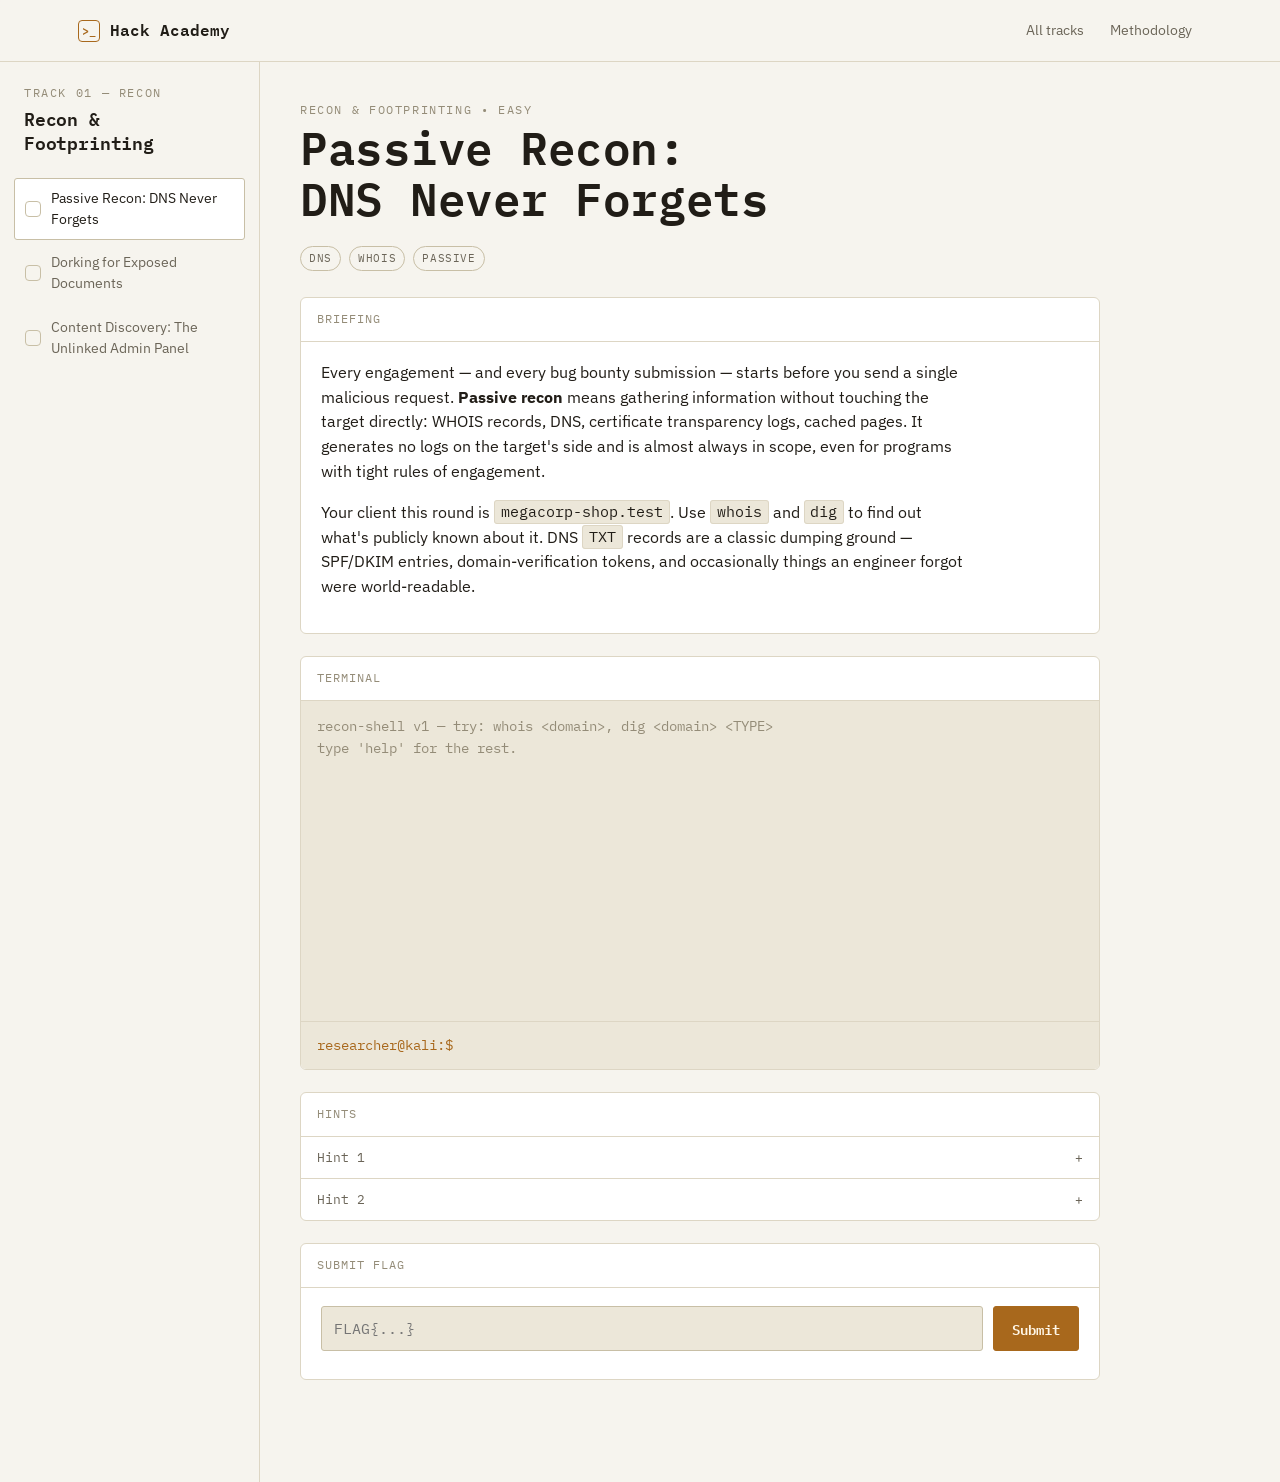
==== track.html @ f3284e36 "Add Hack Academy: 7-track, 22-level interactive security training site Sandboxed terminal/iframe cha" ====
<!doctype html>
<html lang="en">
<head>
<meta charset="utf-8" />
<meta name="viewport" content="width=device-width, initial-scale=1" />
<title>Hack Academy</title>
<link rel="icon" href="data:image/svg+xml,<svg xmlns=%22http://www.w3.org/2000/svg%22 viewBox=%220 0 32 32%22><rect width=%2232%22 height=%2232%22 rx=%226%22 fill=%22%230b0e14%22/><text x=%2216%22 y=%2222%22 font-family=%22monospace%22 font-size=%2216%22 fill=%22%23e8a33d%22 text-anchor=%22middle%22>&gt;_</text></svg>" />
<link rel="preconnect" href="https://fonts.googleapis.com" />
<link rel="preconnect" href="https://fonts.gstatic.com" crossorigin />
<link href="https://fonts.googleapis.com/css2?family=IBM+Plex+Mono:wght@400;500;600;700&family=IBM+Plex+Sans:wght@400;500;600&display=swap" rel="stylesheet" />
<link rel="stylesheet" href="styles/main.css" />
</head>
<body>
<nav class="topnav">
  <div class="topnav-inner">
    <a href="index.html" class="brand"><span class="brand-mark">&gt;_</span> Hack Academy</a>
    <div class="nav-links">
      <a href="index.html#tracks">All tracks</a>
      <a href="track.html?t=methodology">Methodology</a>
    </div>
  </div>
</nav>

<div class="workspace">
  <aside class="level-rail">
    <div class="level-rail-head">
      <span class="eyebrow" id="track-eyebrow">Track</span>
      <h3 id="track-title">&nbsp;</h3>
    </div>
    <ul class="level-list" id="level-list"></ul>
  </aside>
  <main class="workspace-main" id="workspace-main"></main>
</div>

<script src="js/engine.js"></script>
<script src="js/data/recon.js"></script>
<script src="js/data/injection.js"></script>
<script src="js/data/xss.js"></script>
<script src="js/data/auth.js"></script>
<script src="js/data/csrf-ssrf.js"></script>
<script src="js/data/crypto-client.js"></script>
<script src="js/data/methodology.js"></script>
<script src="js/track-app.js"></script>
</body>
</html>
---- styles/main.css ----
/* ============================================================
   Hack Academy — design tokens
   Amber phosphor-terminal identity. IBM Plex Mono (display/code)
   + IBM Plex Sans (prose). Dark is native; light is a warm "case
   file" paper, not an inverted dark theme.
   ============================================================ */

:root {
  --bg: #0b0e14;
  --bg-raised: #121722;
  --bg-inset: #05070b;
  --border: #232a38;
  --border-strong: #323b4d;
  --text: #dfe4ee;
  --text-dim: #8891a3;
  --text-faint: #57607a;

  --accent: #e8a33d;
  --accent-strong: #ffbf5c;
  --accent-ink: #1a1204;

  --success: #3ddc97;
  --success-ink: #04140e;
  --danger: #ef5350;
  --danger-ink: #1a0605;
  --info: #6d8dfc;

  --font-display: "IBM Plex Mono", "SFMono-Regular", Menlo, monospace;
  --font-body: "IBM Plex Sans", -apple-system, "Segoe UI", sans-serif;
  --font-mono: "IBM Plex Mono", "SFMono-Regular", Menlo, monospace;

  --shadow-raised: 0 1px 0 rgba(0, 0, 0, 0.4), 0 8px 24px -12px rgba(0, 0, 0, 0.6);
  --radius: 3px;
  color-scheme: dark;
}

@media (prefers-color-scheme: light) {
  :root {
    --bg: #f6f4ee;
    --bg-raised: #ffffff;
    --bg-inset: #ece7d9;
    --border: #ddd6c4;
    --border-strong: #c8bfa6;
    --text: #211d17;
    --text-dim: #6b6558;
    --text-faint: #948c78;

    --accent: #a8681c;
    --accent-strong: #7d4c10;
    --accent-ink: #fff6e6;

    --success: #187a54;
    --success-ink: #eafff5;
    --danger: #b3261e;
    --danger-ink: #fff0ef;
    --info: #3955c9;

    --shadow-raised: 0 1px 0 rgba(0, 0, 0, 0.03), 0 8px 24px -14px rgba(80, 60, 20, 0.35);
    color-scheme: light;
  }
}

:root[data-theme="dark"] {
  --bg: #0b0e14;
  --bg-raised: #121722;
  --bg-inset: #05070b;
  --border: #232a38;
  --border-strong: #323b4d;
  --text: #dfe4ee;
  --text-dim: #8891a3;
  --text-faint: #57607a;
  --accent: #e8a33d;
  --accent-strong: #ffbf5c;
  --accent-ink: #1a1204;
  --success: #3ddc97;
  --success-ink: #04140e;
  --danger: #ef5350;
  --danger-ink: #1a0605;
  --info: #6d8dfc;
  --shadow-raised: 0 1px 0 rgba(0, 0, 0, 0.4), 0 8px 24px -12px rgba(0, 0, 0, 0.6);
  color-scheme: dark;
}

:root[data-theme="light"] {
  --bg: #f6f4ee;
  --bg-raised: #ffffff;
  --bg-inset: #ece7d9;
  --border: #ddd6c4;
  --border-strong: #c8bfa6;
  --text: #211d17;
  --text-dim: #6b6558;
  --text-faint: #948c78;
  --accent: #a8681c;
  --accent-strong: #7d4c10;
  --accent-ink: #fff6e6;
  --success: #187a54;
  --success-ink: #eafff5;
  --danger: #b3261e;
  --danger-ink: #fff0ef;
  --info: #3955c9;
  --shadow-raised: 0 1px 0 rgba(0, 0, 0, 0.03), 0 8px 24px -14px rgba(80, 60, 20, 0.35);
  color-scheme: light;
}

* { box-sizing: border-box; }
html { text-size-adjust: 100%; }

body {
  margin: 0;
  background: var(--bg);
  color: var(--text);
  font-family: var(--font-body);
  font-size: 16px;
  line-height: 1.55;
  -webkit-font-smoothing: antialiased;
}

h1, h2, h3, h4 {
  font-family: var(--font-display);
  font-weight: 600;
  letter-spacing: -0.01em;
  text-wrap: balance;
  margin: 0 0 0.5em;
  color: var(--text);
}

h1 { font-size: clamp(1.9rem, 1.4rem + 2vw, 2.9rem); line-height: 1.1; }
h2 { font-size: 1.5rem; line-height: 1.25; }
h3 { font-size: 1.125rem; line-height: 1.35; }

p { margin: 0 0 1em; max-width: 65ch; }
p.wide { max-width: none; }

a { color: var(--accent-strong); text-decoration-thickness: 1px; text-underline-offset: 2px; }
a:hover { color: var(--accent); }

code, pre, kbd {
  font-family: var(--font-mono);
  font-size: 0.92em;
}

pre {
  background: var(--bg-inset);
  border: 1px solid var(--border);
  border-radius: var(--radius);
  padding: 14px 16px;
  overflow-x: auto;
  line-height: 1.5;
}

code:not(pre code) {
  background: var(--bg-inset);
  border: 1px solid var(--border);
  padding: 0.1em 0.4em;
  border-radius: 3px;
}

.eyebrow {
  font-family: var(--font-mono);
  font-size: 0.72rem;
  letter-spacing: 0.14em;
  text-transform: uppercase;
  color: var(--text-faint);
}

.container {
  max-width: 1180px;
  margin: 0 auto;
  padding: 0 28px;
}

:focus-visible {
  outline: 2px solid var(--accent);
  outline-offset: 2px;
}

button, .btn {
  font-family: var(--font-mono);
  font-size: 0.9rem;
  cursor: pointer;
}

.btn {
  display: inline-flex;
  align-items: center;
  gap: 8px;
  padding: 10px 18px;
  border-radius: var(--radius);
  border: 1px solid var(--border-strong);
  background: var(--bg-raised);
  color: var(--text);
  text-decoration: none;
  transition: border-color 120ms ease, transform 80ms ease, background 120ms ease;
}
.btn:hover { border-color: var(--accent); color: var(--text); }
.btn:active { transform: translateY(1px); }

.btn-primary {
  background: var(--accent);
  border-color: var(--accent);
  color: var(--accent-ink);
  font-weight: 600;
}
.btn-primary:hover { background: var(--accent-strong); border-color: var(--accent-strong); }

.btn-ghost {
  background: transparent;
  border-color: transparent;
  color: var(--text-dim);
}
.btn-ghost:hover { color: var(--accent-strong); border-color: transparent; background: var(--bg-raised); }

input[type="text"], input[type="password"], textarea {
  font-family: var(--font-mono);
  background: var(--bg-inset);
  border: 1px solid var(--border-strong);
  color: var(--text);
  border-radius: var(--radius);
  padding: 10px 12px;
  font-size: 0.92rem;
  width: 100%;
}
input:focus, textarea:focus { border-color: var(--accent); }

/* ---------- top nav ---------- */
.topnav {
  border-bottom: 1px solid var(--border);
  background: color-mix(in srgb, var(--bg) 92%, transparent);
  backdrop-filter: blur(6px);
  position: sticky;
  top: 0;
  z-index: 40;
}
.topnav-inner {
  display: flex;
  align-items: center;
  justify-content: space-between;
  padding: 14px 28px;
  max-width: 1180px;
  margin: 0 auto;
}
.brand {
  display: flex;
  align-items: center;
  gap: 10px;
  font-family: var(--font-display);
  font-weight: 600;
  color: var(--text);
  text-decoration: none;
  font-size: 1rem;
}
.brand-mark {
  width: 22px; height: 22px;
  border: 1px solid var(--accent);
  border-radius: 4px;
  display: grid;
  place-items: center;
  color: var(--accent);
  font-size: 12px;
}
.nav-links { display: flex; align-items: center; gap: 6px; font-size: 0.85rem; }
.nav-links a { color: var(--text-dim); text-decoration: none; padding: 6px 10px; border-radius: var(--radius); }
.nav-links a:hover { color: var(--text); background: var(--bg-raised); }

/* ---------- hero / terminal boot ---------- */
.hero {
  padding: 72px 0 56px;
  display: grid;
  grid-template-columns: 1.1fr 0.9fr;
  gap: 48px;
  align-items: center;
}
@media (max-width: 900px) { .hero { grid-template-columns: 1fr; padding: 44px 0 32px; } }

.hero h1 { margin-bottom: 0.4em; }
.hero .lede { color: var(--text-dim); font-size: 1.08rem; }
.hero-ctas { display: flex; gap: 12px; margin-top: 26px; flex-wrap: wrap; }

.boot-screen {
  background: var(--bg-inset);
  border: 1px solid var(--border);
  border-radius: 6px;
  box-shadow: var(--shadow-raised);
  overflow: hidden;
}
.boot-titlebar {
  display: flex;
  gap: 6px;
  padding: 10px 12px;
  border-bottom: 1px solid var(--border);
  background: var(--bg-raised);
}
.boot-dot { width: 9px; height: 9px; border-radius: 50%; background: var(--border-strong); }
.boot-body {
  font-family: var(--font-mono);
  font-size: 0.82rem;
  line-height: 1.7;
  padding: 18px 18px 22px;
  min-height: 220px;
  color: var(--accent-strong);
  white-space: pre-wrap;
}
.boot-body .dim { color: var(--text-faint); }
.boot-cursor { display: inline-block; width: 0.55em; height: 1em; background: var(--accent-strong); vertical-align: text-bottom; animation: blink 1s steps(1) infinite; }
@keyframes blink { 50% { opacity: 0; } }
@media (prefers-reduced-motion: reduce) { .boot-cursor { animation: none; } }

/* ---------- ethics notice ---------- */
.notice {
  border: 1px solid var(--border-strong);
  border-left: 3px solid var(--accent);
  background: var(--bg-raised);
  border-radius: var(--radius);
  padding: 16px 18px;
  font-size: 0.92rem;
  color: var(--text-dim);
}
.notice strong { color: var(--text); }

/* ---------- section heading ---------- */
.section-head {
  display: flex;
  align-items: baseline;
  justify-content: space-between;
  gap: 16px;
  margin: 64px 0 22px;
}
.section-head h2 { margin: 0; }

/* ---------- track cards ---------- */
.track-grid {
  display: grid;
  grid-template-columns: repeat(auto-fill, minmax(280px, 1fr));
  gap: 16px;
  margin-bottom: 56px;
}
.track-card {
  position: relative;
  display: flex;
  flex-direction: column;
  gap: 10px;
  background: var(--bg-raised);
  border: 1px solid var(--border);
  border-left: 3px solid var(--cat, var(--accent));
  border-radius: var(--radius);
  padding: 18px 18px 16px;
  text-decoration: none;
  color: var(--text);
  transition: border-color 120ms ease, transform 120ms ease;
}
.track-card:hover { border-color: var(--border-strong); border-left-color: var(--cat, var(--accent)); transform: translateY(-2px); }
.track-card-top { display: flex; justify-content: space-between; align-items: flex-start; gap: 10px; }
.track-card h3 { margin: 0; }
.track-card .desc { color: var(--text-dim); font-size: 0.88rem; margin: 0; }
.track-index { font-family: var(--font-mono); font-size: 0.72rem; color: var(--text-faint); }

.chip {
  font-family: var(--font-mono);
  font-size: 0.68rem;
  letter-spacing: 0.06em;
  text-transform: uppercase;
  padding: 3px 8px;
  border-radius: 20px;
  border: 1px solid var(--border-strong);
  color: var(--text-dim);
  white-space: nowrap;
}
.chip-cleared { color: var(--success); border-color: color-mix(in srgb, var(--success) 45%, var(--border-strong)); }
.chip-progress { color: var(--accent-strong); border-color: color-mix(in srgb, var(--accent) 45%, var(--border-strong)); }

.progress-bar { height: 5px; border-radius: 3px; background: var(--bg-inset); overflow: hidden; border: 1px solid var(--border); }
.progress-fill { height: 100%; background: var(--accent); }
.progress-meta { display: flex; justify-content: space-between; font-family: var(--font-mono); font-size: 0.72rem; color: var(--text-faint); }

/* ---------- workspace (track.html) ---------- */
.workspace {
  display: grid;
  grid-template-columns: 260px 1fr;
  gap: 0;
  min-height: calc(100vh - 61px);
}
@media (max-width: 860px) { .workspace { grid-template-columns: 1fr; } }

.level-rail {
  border-right: 1px solid var(--border);
  padding: 22px 14px;
}
.level-rail-head { padding: 0 10px 14px; }
.level-rail-head .eyebrow { display: block; margin-bottom: 4px; }
.level-list { list-style: none; margin: 0; padding: 0; display: flex; flex-direction: column; gap: 2px; }
.level-item {
  display: flex;
  align-items: center;
  gap: 10px;
  padding: 9px 10px;
  border-radius: var(--radius);
  color: var(--text-dim);
  text-decoration: none;
  font-size: 0.86rem;
  border: 1px solid transparent;
}
.level-item:hover { background: var(--bg-raised); color: var(--text); }
.level-item.active { background: var(--bg-raised); border-color: var(--border-strong); color: var(--text); }
.level-item .mark {
  width: 16px; height: 16px; border-radius: 4px; flex: none;
  display: grid; place-items: center;
  border: 1px solid var(--border-strong);
  font-size: 10px;
  font-family: var(--font-mono);
  color: var(--text-faint);
}
.level-item.done .mark { background: var(--success); border-color: var(--success); color: var(--success-ink); }
.level-item.locked { opacity: 0.45; pointer-events: none; }

.workspace-main { padding: 34px 40px 80px; max-width: 880px; }
@media (max-width: 860px) { .workspace-main { padding: 24px 20px 60px; } }

.level-header { margin-bottom: 26px; }
.level-header .eyebrow { margin-bottom: 8px; }
.level-tags { display: flex; gap: 8px; margin-top: 10px; }

.panel {
  background: var(--bg-raised);
  border: 1px solid var(--border);
  border-radius: 6px;
  margin-bottom: 22px;
  overflow: hidden;
}
.panel-head {
  display: flex;
  align-items: center;
  justify-content: space-between;
  padding: 12px 16px;
  border-bottom: 1px solid var(--border);
  font-family: var(--font-mono);
  font-size: 0.76rem;
  letter-spacing: 0.08em;
  text-transform: uppercase;
  color: var(--text-faint);
}
.panel-body { padding: 18px 20px; }
.panel-body.flush { padding: 0; }

/* ---------- terminal widget ---------- */
.term {
  background: var(--bg-inset);
  font-family: var(--font-mono);
  font-size: 0.86rem;
  color: var(--text);
}
.term-output { padding: 14px 16px; height: 320px; overflow-y: auto; white-space: pre-wrap; line-height: 1.6; }
.term-output .ln-cmd { color: var(--accent-strong); }
.term-output .ln-err { color: var(--danger); }
.term-output .ln-ok { color: var(--success); }
.term-output .ln-dim { color: var(--text-faint); }
.term-input-row { display: flex; align-items: center; gap: 8px; border-top: 1px solid var(--border); padding: 10px 16px; }
.term-prompt { color: var(--accent); }
.term-input-row input {
  background: transparent; border: none; padding: 4px 0; color: var(--text);
}
.term-input-row input:focus { outline: none; }

/* ---------- answer-type scratchpad ---------- */
.answer-tools { display: flex; flex-direction: column; gap: 10px; }
.answer-tools textarea { min-height: 70px; }

/* ---------- iframe sandbox ---------- */
.sandbox-frame-wrap { background: var(--bg-inset); }
.sandbox-frame-wrap iframe { width: 100%; height: 380px; border: none; display: block; background: #fff; }
.sandbox-toolbar { display: flex; gap: 8px; padding: 8px 10px; border-top: 1px solid var(--border); }

/* ---------- flag submit ---------- */
.flag-row { display: flex; gap: 10px; }
.flag-row input { flex: 1; }
.flag-feedback { margin-top: 10px; font-size: 0.88rem; font-family: var(--font-mono); }
.flag-feedback.ok { color: var(--success); }
.flag-feedback.bad { color: var(--danger); }

/* ---------- hints ---------- */
.hint { border-top: 1px solid var(--border); }
.hint:first-child { border-top: none; }
.hint-toggle {
  width: 100%; text-align: left; background: none; border: none; color: var(--text-dim);
  padding: 12px 16px; display: flex; justify-content: space-between; font-family: var(--font-mono); font-size: 0.82rem;
}
.hint-toggle:hover { color: var(--accent-strong); }
.hint-body { padding: 0 16px 14px; color: var(--text-dim); font-size: 0.9rem; display: none; }
.hint-body.open { display: block; }

/* ---------- debrief (post-solve) ---------- */
.debrief {
  border-color: color-mix(in srgb, var(--success) 35%, var(--border));
}
.debrief .panel-head { color: var(--success); }

/* ---------- reading / methodology ---------- */
.reading { max-width: 68ch; }
.reading h3 { margin-top: 1.6em; }
.reading ul, .reading ol { padding-left: 1.3em; }
.reading li { margin-bottom: 0.5em; }
.checklist { list-style: none; padding: 0; display: flex; flex-direction: column; gap: 8px; }
.checklist li { display: flex; gap: 10px; align-items: flex-start; color: var(--text-dim); }
.checklist li::before { content: "▸"; color: var(--accent); flex: none; }

table.field-table { border-collapse: collapse; width: 100%; margin: 1em 0; font-size: 0.92rem; }
table.field-table th, table.field-table td { text-align: left; padding: 8px 10px; border-bottom: 1px solid var(--border); vertical-align: top; }
table.field-table th { color: var(--text-faint); font-family: var(--font-mono); font-size: 0.72rem; text-transform: uppercase; letter-spacing: 0.06em; }

.mark-complete-row { display: flex; align-items: center; gap: 14px; margin-top: 20px; }

footer.site-footer {
  border-top: 1px solid var(--border);
  padding: 30px 0 60px;
  color: var(--text-faint);
  font-size: 0.85rem;
}
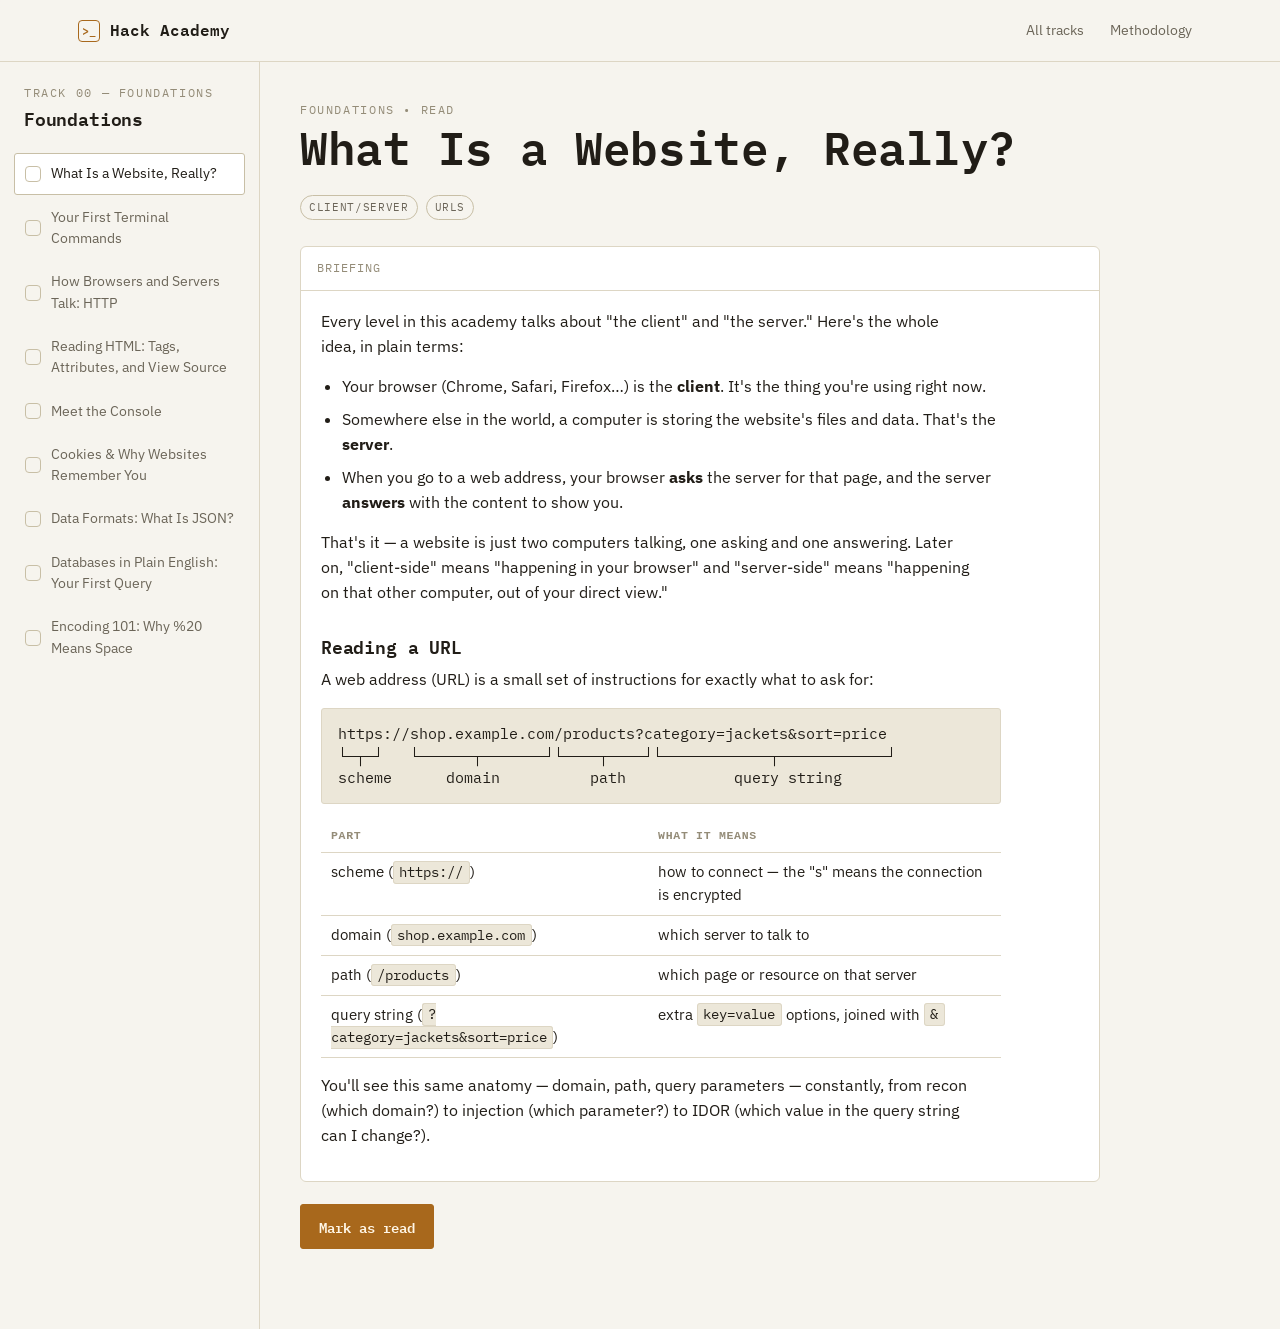
==== commit a3894fc9: "Add Foundations track: teach terminal, HTTP, HTML, DevTools, JSON, SQL, and encoding from zero New t" ====
--- a/track.html
+++ b/track.html
@@ -33,6 +33,7 @@
 </div>
 
 <script src="js/engine.js"></script>
+<script src="js/data/foundations.js"></script>
 <script src="js/data/recon.js"></script>
 <script src="js/data/injection.js"></script>
 <script src="js/data/xss.js"></script>
